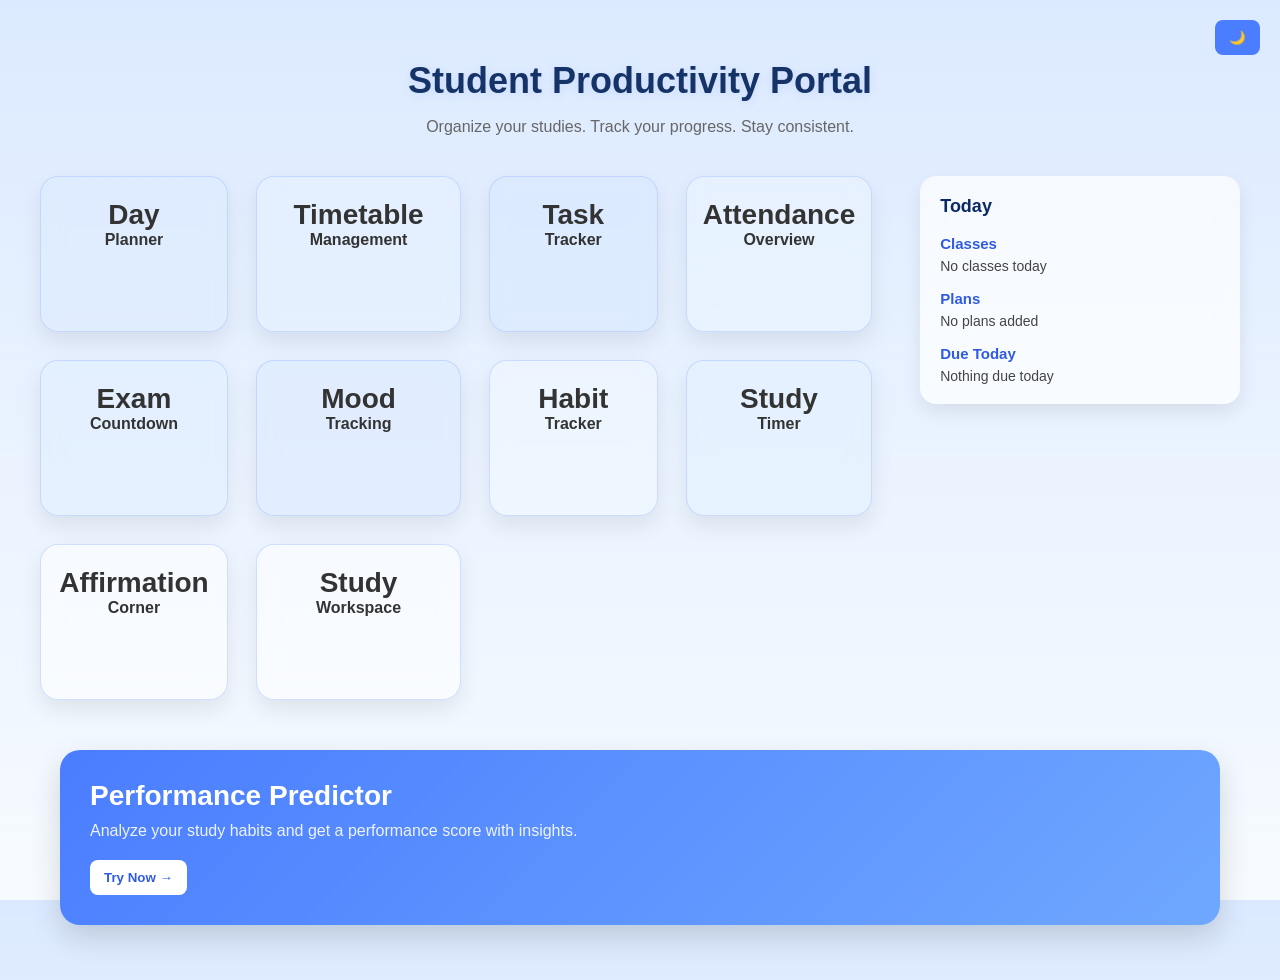
==== frontend/index.html @ c7942117 "Initial commit - Student Productivity Portal with JavaScript" ====
<!DOCTYPE html>
<html>
<head>
    <meta charset="UTF-8">
    <title>Student Productivity Portal</title>
    <link rel="stylesheet" href="style.css">
</head>
<body>

    <h1>Student Productivity Portal</h1>
    <button id="themeToggle" onclick="toggleTheme()">🌙</button>
    <p class="subtitle">Organize your studies. Track your progress. Stay consistent.</p>

    <div class="main-layout">

        <div class="dashboard">
            <div class="card" onclick="openPlanner()">Day Planner</div>
            <div class="card" onclick="openTimetableManager()">Timetable Management</div>
            <div class="card" onclick="openTaskTracker()">Task Tracker</div>
            <div class="card" onclick="openAttendanceOverview()">Attendance Overview</div>
            <div class="card" onclick="openExamCountdown()">Exam Countdown</div>
            <div class="card" onclick="openMoodTracker()">Mood Tracking</div>
            <div class="card" onclick="openHabitTracker()">Habit Tracker</div>
            <div class="card" onclick="openStudyTimer()">Study Timer</div>
            <div class="card" onclick="openAffirmations()">Affirmation Corner</div>
            <div class="card" onclick="openWorkspace()">Study Workspace</div>
        </div>

        <div class="summary-panel">
            <h3>Today</h3>
            <div id="summaryContent"></div>
        </div>

    </div>

    <div class="predictor-highlight" onclick="openPredictor()">
        <div class="predictor-content">
            <h2>Performance Predictor</h2>
            <p>Analyze your study habits and get a performance score with insights.</p>
            <button>Try Now →</button>
        </div>
    </div>

    <script>
        function openStudyTimer(){ window.location.href="study-timer.html"; }
        function openTaskTracker(){ window.location.href="task-tracker.html"; }
        function openExamCountdown(){ window.location.href="exam-countdown.html"; }
        function openMoodTracker(){ window.location.href="mood-tracker.html"; }
        function openTimetableManager(){ window.location.href="timetable.html"; }
        function openAffirmations(){ window.location.href="affirmation.html"; }
        function openHabitTracker(){ window.location.href="habit-tracker.html"; }
        function openAttendanceOverview(){ window.location.href="attendance.html"; }
        function openPlanner(){ window.location.href="day-planner.html"; }
        function openPredictor(){ window.location.href="performance.html"; }
        function openWorkspace(){
            window.location.href = "workspace.html";
}
    </script>

    <script src="script.js"></script>

</body>
</html>
---- frontend/style.css ----
html, body{
    height: 100%;
}

body{
    background: linear-gradient(to bottom, #dceaff, #f7fbff);

    font-family: "Segoe UI", Arial, sans-serif;
    margin: 0;
    padding: 40px 20px;
    min-height: 100vh;
    color: #333;
}


h1{
    color: #163367;
    text-align:center;
    margin-top: 20px;
    margin-bottom: 5px;
    font-size: 36px;
    text-shadow: 0 2px 10px rgba(80,120,255,0.15);
}


.subtitle{
    text-align:center;
    color:#666;
    margin-bottom: 35px;
}

.main-layout{
    display: grid;
    grid-template-columns: 1fr 320px; /* cards + fixed sidebar */
    gap: 48px;
    max-width: 1200px;
    margin: 40px auto;
    align-items: start;
}



.summary-panel{
    background: rgba(255,255,255,0.7);
    backdrop-filter: blur(10px);
    padding: 20px;
    border-radius: 16px;
    box-shadow: 0 8px 18px rgba(0,0,0,0.08);
}

.summary-panel h3{
    margin-top: 0;
    font-size: 18px;
    color: #27406d;
}

.summary-panel h4{
    margin: 16px 0 6px;
    font-size: 15px;
    color: #2f5be3;
}

.summary-panel p{
    margin: 0;
    font-size: 14px;
    color: #444;
}


.summary-panel h3{
    margin-top: 0;
    color: #0a2a66;
}

.dashboard{
    display: grid;
    grid-template-columns: repeat(4, 1fr);
    gap: 28px;
}



.card{
    border-radius: 18px;
    padding: 22px 16px;
    text-align: center;
    font-weight: 600;
    cursor: pointer;

    background: rgba(255,255,255,0.55);
    backdrop-filter: blur(10px);

    border: 1px solid rgba(150,180,255,0.4);
    box-shadow: 0 10px 22px rgba(0,0,0,0.08);

    transition: all 0.25s ease;
    min-height: 110px;
}



.card::first-line{
    font-size: 28px;
}

.card:hover{
    transform: translateY(-6px);
    background: rgba(255,255,255,0.75);
    box-shadow: 0 16px 32px rgba(0,0,0,0.12);
}




.card:nth-child(1){ background: rgba(220,235,255,0.55); }
.card:nth-child(2){ background: rgba(230,240,255,0.55); }
.card:nth-child(3){ background: rgba(215,232,255,0.55); }
.card:nth-child(4){ background: rgba(235,245,255,0.55); }

.card:nth-child(5){ background: rgba(225,238,255,0.55); }
.card:nth-child(6){ background: rgba(218,233,255,0.55); }
.card:nth-child(7){ background: rgba(240,248,255,0.55); }
.card:nth-child(8){ background: rgba(228,240,255,0.55); }



.timer-box,
.task-box,
.exam-box,
.affirmation-box,
.habit-box,
.timetable-box {
    max-width: 450px;
    margin: 30px auto;
    padding: 22px;
    background: white;
    border-radius: 14px;
    box-shadow: 0 8px 18px rgba(0,0,0,0.08);
}

input, select{
    padding: 10px;
    font-size: 14px;
    border-radius: 8px;
    border: 1px solid #dcdcdc;
    outline: none;
}

input:focus, select:focus{
    border-color: #4a7dff;
}

button{
    padding: 10px 14px;
    border-radius: 8px;
    border: none;
    background: #4a7dff;
    color: white;
    font-weight: 600;
    cursor: pointer;
    transition: 0.2s;
}

button:hover{
    background: #2f5be3;
}

#time{
    font-size: 34px;
    margin: 15px 0;
    font-weight: bold;
}

.task-card,
.exam-card,
.habit-card,
.affirm-card {
    background: #ffffff;
    margin: 15px auto;
    padding: 15px;
    max-width: 450px;
    border-radius: 12px;
    box-shadow: 0 4px 10px rgba(0,0,0,0.08);
}

.mood-buttons {
    text-align: center;
    margin: 20px;
}

.mood-buttons button {
    margin: 5px;
}
.calendar {
    display: grid;
    grid-template-columns: repeat(7, 1fr);
    gap: 10px;
    max-width: 520px;
    margin: auto;
}

.day-box {
    background: white;
    border-radius: 10px;
    padding: 12px;
    text-align: center;
    box-shadow: 0 3px 8px rgba(0,0,0,0.08);
    min-height: 55px;
}

.timetable {
    width: 95%;
    margin: 25px auto;
    border-collapse: collapse;
    background: white;
    border-radius: 10px;
    overflow: hidden;
}

.timetable th, .timetable td {
    border: 1px solid #e3e6ee;
    padding: 12px;
    text-align: center;
}

.timetable th {
    background: #4a7dff;
    color: white;
    font-weight: 600;
}
.time-row{
    display: flex;
    gap: 10px;
    justify-content: space-between;
}

.time-row div{
    flex: 1;
}

.attendance-header{
    text-align: center;
    color:#0a2a66;
}

.predictor-highlight {
    margin: 50px auto;
    max-width: 1100px;
    padding: 30px;
    border-radius: 20px;

    background: linear-gradient(135deg, #4a7dff, #6fa8ff);
    color: white;

    display: flex;
    justify-content: space-between;
    align-items: center;

    box-shadow: 0 12px 30px rgba(0,0,0,0.15);
    cursor: pointer;

    transition: all 0.3s ease;
}

.predictor-highlight:hover {
    transform: translateY(-5px) scale(1.01);
}

.predictor-content h2 {
    margin: 0;
    font-size: 28px;
}

.predictor-content p {
    margin: 10px 0 20px;
    font-size: 16px;
    opacity: 0.9;
}

.predictor-highlight button {
    background: white;
    color: #2f5be3;
    font-weight: 600;
}

.predictor-highlight button:hover {
    background: #eef3ff;
}
.predictor-highlight {
    animation: fadeIn 0.8s ease;
}

@keyframes fadeIn {
    from {
        opacity: 0;
        transform: translateY(20px);
    }
    to {
        opacity: 1;
        transform: translateY(0);
    }
}

.dark {
    background: #0f172a;
    color: #e2e8f0;
}

.dark .card,
.dark .task-card,
.dark .exam-card,
.dark .habit-card,
.dark .affirm-card,
.dark .timer-box,
.dark .task-box,
.dark .exam-box,
.dark .habit-box {
    background: #1e293b;
    color: #e2e8f0;
}

.dark input,
.dark select {
    background: #121d36;
    color: #e2e8f0;
    border: 1px solid #334155;
}

.dark .summary-panel {
    background: rgba(30, 41, 59, 0.9);
}

.dark .predictor-highlight {
    background: linear-gradient(135deg, #1e3a8a, #2563eb);
}

#themeToggle {
    position: fixed;
    top: 20px;
    right: 20px;
    z-index: 1000;
}

.workspace-controls .row {
    display: flex;
    justify-content: center;
    gap: 12px;
    flex-wrap: wrap;
    margin-bottom: 10px;
}

.workspace-controls .secondary {
    margin-top: 5px;
}
#drawCanvas {
    width: 100%;
    height: 500px;

    border: 1px solid #ccc;
    border-radius: 12px;

    background-image: 
        linear-gradient(to right, #eee 1px, transparent 1px),
        linear-gradient(to bottom, #eee 1px, transparent 1px);

    background-size: 20px 20px;

    display: block;
    margin: 20px auto;
}


#drawStatus {
    font-weight: bold;
    margin-bottom: 10px;
}
.workspace-box {
    width: 90%;
    max-width: 1100px;
    margin: 30px auto;
    padding: 25px;

    background: white;
    border-radius: 16px;
    box-shadow: 0 8px 18px rgba(0,0,0,0.08);

    text-align: center;
}
.card {
    opacity: 0;
    transform: translateY(20px);
    animation: fadeUp 0.6s ease forwards;
}

.card:nth-child(1) { animation-delay: 0.1s; }
.card:nth-child(2) { animation-delay: 0.2s; }
.card:nth-child(3) { animation-delay: 0.3s; }
.card:nth-child(4) { animation-delay: 0.4s; }

@keyframes fadeUp {
    to {
        opacity: 1;
        transform: translateY(0);
    }
}
#resultBox {
    animation: fadeIn 0.5s ease;
}

@keyframes fadeIn {
    from { opacity: 0; transform: scale(0.95); }
    to { opacity: 1; transform: scale(1); }
}
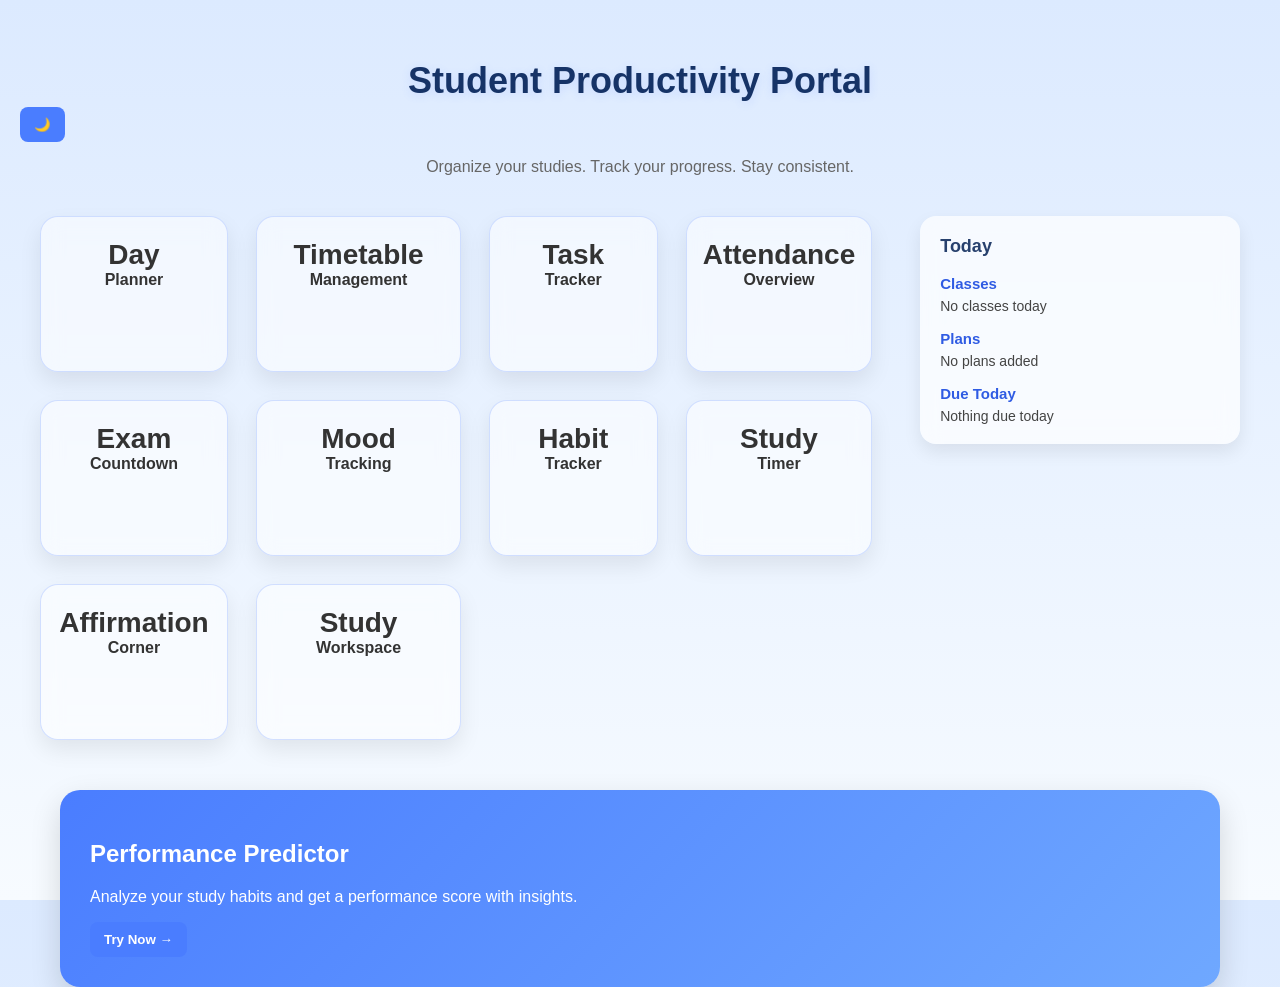
==== commit 71b0fd6d: "force refresh cache" ====
--- a/frontend/index.html
+++ b/frontend/index.html
@@ -3,7 +3,7 @@
 <head>
     <meta charset="UTF-8">
     <title>Student Productivity Portal</title>
-    <link rel="stylesheet" href="style.css">
+    <link rel="stylesheet" href="style.css?v=2">
 </head>
 <body>
 
@@ -57,7 +57,7 @@
 }
     </script>
 
-    <script src="script.js"></script>
+    <script src="script.js?v=2"></script>
 
 </body>
 </html>
--- a/frontend/style.css
+++ b/frontend/style.css
@@ -1,18 +1,15 @@
-
 html, body{
     height: 100%;
 }
 
 body{
     background: linear-gradient(to bottom, #dceaff, #f7fbff);
-
     font-family: "Segoe UI", Arial, sans-serif;
     margin: 0;
     padding: 40px 20px;
     min-height: 100vh;
     color: #333;
 }
-
 
 h1{
     color: #163367;
@@ -23,7 +20,6 @@
     text-shadow: 0 2px 10px rgba(80,120,255,0.15);
 }
 
-
 .subtitle{
     text-align:center;
     color:#666;
@@ -32,14 +28,12 @@
 
 .main-layout{
     display: grid;
-    grid-template-columns: 1fr 320px; /* cards + fixed sidebar */
+    grid-template-columns: 1fr 320px;
     gap: 48px;
     max-width: 1200px;
     margin: 40px auto;
     align-items: start;
 }
-
-
 
 .summary-panel{
     background: rgba(255,255,255,0.7);
@@ -67,19 +61,11 @@
     color: #444;
 }
 
-
-.summary-panel h3{
-    margin-top: 0;
-    color: #0a2a66;
-}
-
 .dashboard{
     display: grid;
     grid-template-columns: repeat(4, 1fr);
     gap: 28px;
 }
-
-
 
 .card{
     border-radius: 18px;
@@ -98,8 +84,6 @@
     min-height: 110px;
 }
 
-
-
 .card::first-line{
     font-size: 28px;
 }
@@ -109,21 +93,6 @@
     background: rgba(255,255,255,0.75);
     box-shadow: 0 16px 32px rgba(0,0,0,0.12);
 }
-
-
-
-
-.card:nth-child(1){ background: rgba(220,235,255,0.55); }
-.card:nth-child(2){ background: rgba(230,240,255,0.55); }
-.card:nth-child(3){ background: rgba(215,232,255,0.55); }
-.card:nth-child(4){ background: rgba(235,245,255,0.55); }
-
-.card:nth-child(5){ background: rgba(225,238,255,0.55); }
-.card:nth-child(6){ background: rgba(218,233,255,0.55); }
-.card:nth-child(7){ background: rgba(240,248,255,0.55); }
-.card:nth-child(8){ background: rgba(228,240,255,0.55); }
-
-
 
 .timer-box,
 .task-box,
@@ -159,17 +128,10 @@
     color: white;
     font-weight: 600;
     cursor: pointer;
-    transition: 0.2s;
 }
 
 button:hover{
     background: #2f5be3;
-}
-
-#time{
-    font-size: 34px;
-    margin: 15px 0;
-    font-weight: bold;
 }
 
 .task-card,
@@ -184,14 +146,6 @@
     box-shadow: 0 4px 10px rgba(0,0,0,0.08);
 }
 
-.mood-buttons {
-    text-align: center;
-    margin: 20px;
-}
-
-.mood-buttons button {
-    margin: 5px;
-}
 .calendar {
     display: grid;
     grid-template-columns: repeat(7, 1fr);
@@ -206,7 +160,6 @@
     padding: 12px;
     text-align: center;
     box-shadow: 0 3px 8px rgba(0,0,0,0.08);
-    min-height: 55px;
 }
 
 .timetable {
@@ -214,8 +167,6 @@
     margin: 25px auto;
     border-collapse: collapse;
     background: white;
-    border-radius: 10px;
-    overflow: hidden;
 }
 
 .timetable th, .timetable td {
@@ -227,21 +178,6 @@
 .timetable th {
     background: #4a7dff;
     color: white;
-    font-weight: 600;
-}
-.time-row{
-    display: flex;
-    gap: 10px;
-    justify-content: space-between;
-}
-
-.time-row div{
-    flex: 1;
-}
-
-.attendance-header{
-    text-align: center;
-    color:#0a2a66;
 }
 
 .predictor-highlight {
@@ -259,156 +195,37 @@
 
     box-shadow: 0 12px 30px rgba(0,0,0,0.15);
     cursor: pointer;
-
-    transition: all 0.3s ease;
-}
-
-.predictor-highlight:hover {
-    transform: translateY(-5px) scale(1.01);
-}
-
-.predictor-content h2 {
-    margin: 0;
-    font-size: 28px;
-}
-
-.predictor-content p {
-    margin: 10px 0 20px;
-    font-size: 16px;
-    opacity: 0.9;
-}
-
-.predictor-highlight button {
-    background: white;
-    color: #2f5be3;
-    font-weight: 600;
-}
-
-.predictor-highlight button:hover {
-    background: #eef3ff;
-}
-.predictor-highlight {
-    animation: fadeIn 0.8s ease;
-}
-
-@keyframes fadeIn {
-    from {
-        opacity: 0;
-        transform: translateY(20px);
-    }
-    to {
-        opacity: 1;
-        transform: translateY(0);
-    }
-}
-
-.dark {
-    background: #0f172a;
+}
+body.dark {
+    background: linear-gradient(135deg, #0f172a, #1e293b);
     color: #e2e8f0;
 }
 
-.dark .card,
-.dark .task-card,
-.dark .exam-card,
-.dark .habit-card,
-.dark .affirm-card,
-.dark .timer-box,
-.dark .task-box,
-.dark .exam-box,
-.dark .habit-box {
+body.dark .card,
+body.dark .task-card,
+body.dark .exam-card,
+body.dark .habit-card,
+body.dark .affirm-card,
+body.dark .timer-box,
+body.dark .task-box,
+body.dark .exam-box,
+body.dark .habit-box,
+body.dark .timetable-box {
     background: #1e293b;
     color: #e2e8f0;
 }
 
-.dark input,
-.dark select {
+body.dark input,
+body.dark select {
     background: #121d36;
     color: #e2e8f0;
     border: 1px solid #334155;
 }
 
-.dark .summary-panel {
+body.dark .summary-panel {
     background: rgba(30, 41, 59, 0.9);
 }
 
-.dark .predictor-highlight {
+body.dark .predictor-highlight {
     background: linear-gradient(135deg, #1e3a8a, #2563eb);
-}
-
-#themeToggle {
-    position: fixed;
-    top: 20px;
-    right: 20px;
-    z-index: 1000;
-}
-
-.workspace-controls .row {
-    display: flex;
-    justify-content: center;
-    gap: 12px;
-    flex-wrap: wrap;
-    margin-bottom: 10px;
-}
-
-.workspace-controls .secondary {
-    margin-top: 5px;
-}
-#drawCanvas {
-    width: 100%;
-    height: 500px;
-
-    border: 1px solid #ccc;
-    border-radius: 12px;
-
-    background-image: 
-        linear-gradient(to right, #eee 1px, transparent 1px),
-        linear-gradient(to bottom, #eee 1px, transparent 1px);
-
-    background-size: 20px 20px;
-
-    display: block;
-    margin: 20px auto;
-}
-
-
-#drawStatus {
-    font-weight: bold;
-    margin-bottom: 10px;
-}
-.workspace-box {
-    width: 90%;
-    max-width: 1100px;
-    margin: 30px auto;
-    padding: 25px;
-
-    background: white;
-    border-radius: 16px;
-    box-shadow: 0 8px 18px rgba(0,0,0,0.08);
-
-    text-align: center;
-}
-.card {
-    opacity: 0;
-    transform: translateY(20px);
-    animation: fadeUp 0.6s ease forwards;
-}
-
-.card:nth-child(1) { animation-delay: 0.1s; }
-.card:nth-child(2) { animation-delay: 0.2s; }
-.card:nth-child(3) { animation-delay: 0.3s; }
-.card:nth-child(4) { animation-delay: 0.4s; }
-
-@keyframes fadeUp {
-    to {
-        opacity: 1;
-        transform: translateY(0);
-    }
-}
-#resultBox {
-    animation: fadeIn 0.5s ease;
-}
-
-@keyframes fadeIn {
-    from { opacity: 0; transform: scale(0.95); }
-    to { opacity: 1; transform: scale(1); }
 }
